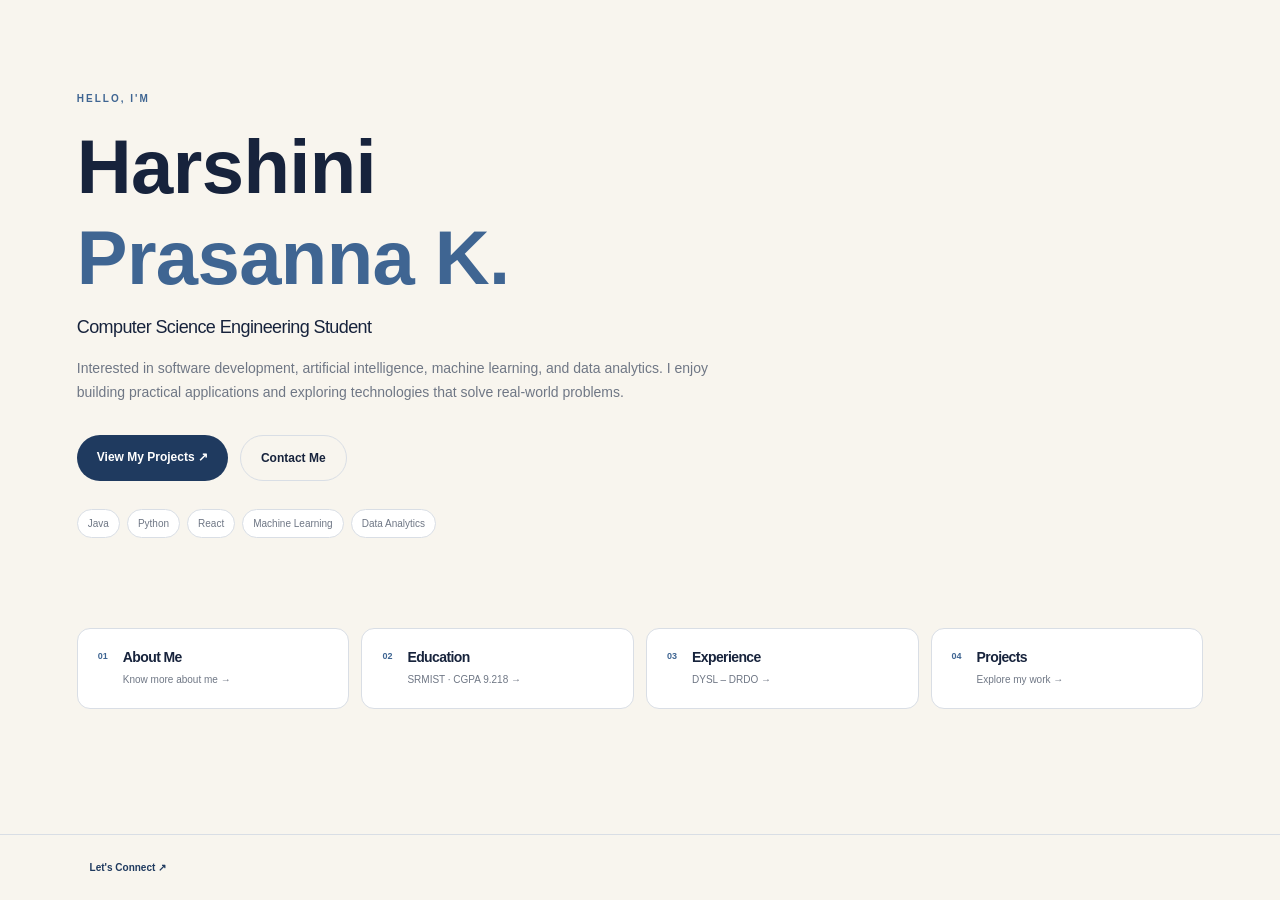
==== index.html @ aa098819 "Add portfolio website" ====
<!DOCTYPE html>
<html lang="en">

<head>
  <meta charset="UTF-8">
  <meta name="viewport" content="width=device-width, initial-scale=1.0">

  <title>Harshini Prasanna K. | Portfolio</title>

  <link rel="stylesheet" href="style.css">
  <script src="script.js" defer></script>
</head>

<body>

  <!-- HEADER -->



  <!-- MAIN -->

  <main>

    <section class="home">

      <!-- LEFT SIDE -->

      <div class="home-content">

        <p class="small-title">
          HELLO, I'M
        </p>

        <h1>
          Harshini
          <span>Prasanna K.</span>
        </h1>

        <h2>
          Computer Science Engineering Student
        </h2>

        <p class="home-description">
          Interested in software development, artificial intelligence,
          machine learning, and data analytics. I enjoy building
          practical applications and exploring technologies that solve
          real-world problems.
        </p>


        <div class="home-buttons">

          <a href="projects.html" class="button primary-button">
            View My Projects ↗
          </a>

          <a href="contact.html" class="button secondary-button">
            Contact Me
          </a>

        </div>


        <div class="quick-skills">

          <span>Java</span>
          <span>Python</span>
          <span>React</span>
          <span>Machine Learning</span>
          <span>Data Analytics</span>

        </div>

      </div>


      <!-- RIGHT SIDE / ANIME GIRL -->

     

    </section>


    <!-- HOME BOTTOM -->

    <section class="home-bottom">

      <a href="about.html">

        <span>01</span>

        <div>
          <h3>About Me</h3>
          <p>Know more about me →</p>
        </div>

      </a>


      <a href="education.html">

        <span>02</span>

        <div>
          <h3>Education</h3>
          <p>SRMIST · CGPA 9.218 →</p>
        </div>

      </a>


      <a href="internship.html">

        <span>03</span>

        <div>
          <h3>Experience</h3>
          <p>DYSL – DRDO →</p>
        </div>

      </a>


      <a href="projects.html">

        <span>04</span>

        <div>
          <h3>Projects</h3>
          <p>Explore my work →</p>
        </div>

      </a>

    </section>

  </main>


  <footer>


    <a href="contact.html">
      Let's Connect ↗
    </a>

  </footer>

</body>

</html>
---- style.css ----
:root {
  --background: #f8f5ee;
  --white: #ffffff;
  --text: #17233c;
  --muted: #6f7785;

  --primary: #3f6592;
  --primary-dark: #1f3a5f;

  --lavender: #dce6f0;
  --lavender-light: #eef3f8;

  --border: #d9dee5;
}
/* =========================================
   RESET
========================================= */

* {
  box-sizing: border-box;
}

html {
  scroll-behavior: smooth;
}

body {
  margin: 0;

  min-height: 100vh;

  display: flex;
  flex-direction: column;

  background: var(--background);

  color: var(--text);

  font-family: Arial, Helvetica, sans-serif;

  line-height: 1.7;
}

main {
  flex: 1;
}

a {
  color: inherit;
  text-decoration: none;
}

button {
  font-family: inherit;
}


/* =========================================
   TYPOGRAPHY
========================================= */

h1,
h2,
h3 {
  margin-top: 0;

  line-height: 1.2;

  letter-spacing: -0.6px;
}

.small-title {
  margin: 0;

  color: var(--primary);

  font-size: 10px;

  font-weight: 800;

  letter-spacing: 2px;
}


/* =========================================
   HOME
========================================= */

.home {
  width: min(1150px, 88%);

  min-height: 580px;

  margin: auto;

  padding: 90px 0;

  display: flex;

  align-items: center;
}

.home-content {
  max-width: 760px;
}

.home-content h1 {
  margin: 14px 0;

  max-width: 700px;

  font-size: clamp(48px, 6vw, 76px);
}

.home-content h1 span {
  display: block;

  color: var(--primary);
}

.home-content h2 {
  margin: 0 0 18px;

  color: var(--text);

  font-size: 18px;

  font-weight: 500;
}

.home-description {
  max-width: 650px;

  color: var(--muted);

  font-size: 14px;
}


/* =========================================
   HOME BUTTONS
========================================= */

.home-buttons {
  margin-top: 30px;

  display: flex;

  flex-wrap: wrap;

  gap: 12px;
}

.button {
  display: inline-block;

  padding: 12px 20px;

  border-radius: 30px;

  font-size: 12px;

  font-weight: 700;

  transition:
    transform 0.2s ease,
    background 0.2s ease,
    color 0.2s ease,
    border-color 0.2s ease;
}

.button:hover {
  transform: translateY(-2px);
}

.primary-button {
  background: var(--primary-dark);

  color: var(--white);
}

.primary-button:hover {
  background: var(--primary);
}

.secondary-button {
  background: transparent;

  border: 1px solid var(--border);

  color: var(--text);
}

.secondary-button:hover {
  color: var(--primary);

  border-color: var(--primary);
}


/* =========================================
   QUICK SKILLS
========================================= */

.quick-skills {
  margin-top: 28px;

  display: flex;

  flex-wrap: wrap;

  gap: 7px;
}

.quick-skills span,
.tag-list span,
.education-tags span {
  padding: 5px 10px;

  background: var(--white);

  border: 1px solid var(--border);

  border-radius: 30px;

  color: var(--muted);

  font-size: 10px;

  transition:
    border-color 0.2s ease,
    color 0.2s ease,
    background 0.2s ease;
}

.quick-skills span:hover,
.tag-list span:hover,
.education-tags span:hover {
  background: var(--lavender-light);

  border-color: var(--primary);

  color: var(--primary-dark);
}


/* =========================================
   HOME BOTTOM
========================================= */

.home-bottom {
  width: min(1150px, 88%);

  margin: auto;

  padding: 0 0 80px;

  display: grid;

  grid-template-columns: repeat(4, 1fr);

  gap: 12px;
}

.home-bottom > a {
  padding: 20px;

  display: flex;

  gap: 15px;

  background: var(--white);

  border: 1px solid var(--border);

  border-radius: 13px;

  transition:
    transform 0.2s ease,
    border-color 0.2s ease,
    box-shadow 0.2s ease;
}

.home-bottom > a:hover {
  transform: translateY(-3px);

  border-color: var(--primary);

  box-shadow: 0 12px 30px rgba(98, 75, 145, 0.08);
}

.home-bottom > a > span {
  color: var(--primary);

  font-size: 9px;

  font-weight: bold;
}

.home-bottom h3 {
  margin: 0 0 5px;

  font-size: 14px;
}

.home-bottom p {
  margin: 0;

  color: var(--muted);

  font-size: 10px;
}


/* =========================================
   PAGE HEADER
========================================= */

.page-header {
  width: min(1100px, 88%);

  margin: auto;

  padding: 90px 0 60px;

  border-bottom: 1px solid var(--border);
}

.page-header h1 {
  margin: 12px 0;

  font-size: clamp(45px, 6vw, 70px);
}

.page-header h1 span {
  color: var(--primary);
}

.page-header > p:last-child {
  max-width: 650px;

  color: var(--muted);

  font-size: 14px;
}


/* =========================================
   CONTENT SECTION
========================================= */

.content-section {
  width: min(1100px, 88%);

  margin: auto;

  padding: 70px 0;
}

.section-title {
  font-size: clamp(30px, 4vw, 44px);
}


/* =========================================
   ABOUT
========================================= */

.about-layout {
  display: grid;

  grid-template-columns: 0.8fr 1.2fr;

  gap: 80px;
}

.about-heading h2 {
  margin-top: 10px;

  font-size: 35px;
}

.about-description p {
  margin-top: 0;

  margin-bottom: 20px;

  color: var(--muted);

  font-size: 14px;
}


/* =========================================
   SKILLS
========================================= */

.skills-section {
  border-top: 1px solid var(--border);
}

.skills-grid {
  margin-top: 35px;

  display: grid;

  grid-template-columns: repeat(3, 1fr);

  gap: 14px;
}

.skill-card {
  padding: 23px;

  background: var(--white);

  border: 1px solid var(--border);

  border-radius: 14px;

  transition:
    transform 0.2s ease,
    border-color 0.2s ease,
    box-shadow 0.2s ease;
}

.skill-card:hover {
  transform: translateY(-3px);

  border-color: var(--primary);

  box-shadow: 0 12px 30px rgba(98, 75, 145, 0.07);
}

.skill-card > span {
  color: var(--primary);

  font-size: 9px;

  font-weight: bold;
}

.skill-card h3 {
  margin: 20px 0 8px;

  font-size: 15px;
}

.skill-card p {
  margin: 0;

  color: var(--muted);

  font-size: 11px;
}


/* =========================================
   EDUCATION
========================================= */

.education-card {
  display: grid;

  grid-template-columns: 130px 1fr;

  overflow: hidden;

  background: var(--white);

  border: 1px solid var(--border);

  border-radius: 18px;

  box-shadow: 0 10px 35px rgba(98, 75, 145, 0.04);
}

.education-year {
  padding: 35px;

  display: flex;

  flex-direction: column;

  align-items: center;

  justify-content: center;

  background: var(--lavender-light);

  color: var(--primary-dark);

  font-size: 11px;

  font-weight: bold;
}

.education-line {
  width: 1px;

  height: 80px;

  margin: 12px 0;

  background: var(--primary);
}

.education-content {
  padding: 40px;
}

.education-content h2 {
  margin: 10px 0;

  font-size: 30px;
}

.education-content h3 {
  margin: 0;

  font-size: 16px;
}

.education-location {
  margin-top: 5px;

  color: var(--muted);

  font-size: 12px;
}


/* =========================================
   CGPA
========================================= */

.cgpa-box {
  width: fit-content;

  margin-top: 30px;

  padding: 18px 25px;

  background: var(--lavender-light);

  border: 1px solid var(--border);

  border-radius: 12px;
}

.cgpa-box p {
  margin: 0 0 3px;

  color: var(--muted);

  font-size: 8px;

  font-weight: bold;

  letter-spacing: 1.5px;
}

.cgpa-box strong {
  color: var(--primary-dark);

  font-size: 35px;
}

.cgpa-box span {
  color: var(--muted);

  font-size: 12px;
}

.education-tags {
  margin-top: 25px;

  display: flex;

  flex-wrap: wrap;

  gap: 7px;
}


/* =========================================
   INTERNSHIP
========================================= */

.internship-card {
  overflow: hidden;

  background: var(--white);

  border: 1px solid var(--border);

  border-radius: 18px;

  box-shadow: 0 10px 35px rgba(98, 75, 145, 0.04);
}

.internship-header {
  padding: 30px 35px;

  display: flex;

  justify-content: space-between;

  align-items: center;

  gap: 25px;

  background: var(--lavender-light);

  border-bottom: 1px solid var(--border);
}

.internship-header h2 {
  margin: 8px 0 3px;

  font-size: 28px;
}

.internship-header p:last-child {
  margin: 0;

  color: var(--muted);

  font-size: 11px;
}

.date-badge {
  padding: 9px 14px;

  background: var(--white);

  border: 1px solid var(--border);

  border-radius: 30px;

  color: var(--muted);

  font-size: 10px;

  font-weight: bold;
}

.date-badge span {
  margin: 0 5px;

  color: var(--primary);
}

.internship-body {
  padding: 35px;
}

.internship-body > h2 {
  margin: 10px 0;

  font-size: 30px;
}

.internship-intro {
  max-width: 750px;

  color: var(--muted);

  font-size: 13px;
}


/* =========================================
   INTERNSHIP EXPERIENCE CARDS
========================================= */

.experience-grid {
  margin-top: 35px;

  display: grid;

  grid-template-columns: repeat(2, 1fr);

  gap: 14px;
}

.experience-grid > div {
  padding: 22px;

  background: var(--background);

  border: 1px solid var(--border);

  border-radius: 12px;

  transition:
    transform 0.2s ease,
    border-color 0.2s ease;
}

.experience-grid > div:hover {
  transform: translateY(-2px);

  border-color: var(--primary);
}

.experience-grid span {
  color: var(--primary);

  font-size: 9px;

  font-weight: bold;
}

.experience-grid h3 {
  margin: 12px 0 7px;

  font-size: 14px;
}

.experience-grid p {
  margin: 0;

  color: var(--muted);

  font-size: 11px;
}

.tool-section {
  margin-top: 35px;

  padding-top: 25px;

  border-top: 1px solid var(--border);
}

.tag-list {
  margin-top: 15px;

  display: flex;

  flex-wrap: wrap;

  gap: 7px;
}


/* =========================================
   PROJECTS
========================================= */

.projects-grid {
  display: grid;

  grid-template-columns: repeat(2, 1fr);

  gap: 18px;
}

.project-card {
  padding: 30px;

  background: var(--white);

  border: 1px solid var(--border);

  border-radius: 16px;

  transition:
    transform 0.25s ease,
    border-color 0.25s ease,
    box-shadow 0.25s ease;
}

.project-card:hover {
  transform: translateY(-4px);

  border-color: var(--primary);

  box-shadow: 0 15px 40px rgba(98, 75, 145, 0.08);
}

.project-number {
  margin-bottom: 30px;

  color: #918ba0;

  font-size: 9px;

  font-weight: bold;

  letter-spacing: 1.5px;
}

.project-card h2 {
  margin: 10px 0 15px;

  font-size: 23px;
}

.project-card > p:not(.small-title):not(.project-status) {
  color: var(--muted);

  font-size: 12px;
}

.project-status {
  margin-top: 20px;

  color: var(--primary-dark);

  font-size: 8px;

  font-weight: bold;

  letter-spacing: 1px;
}


/* =========================================
   CONTACT
========================================= */

.contact-page {
  width: min(1000px, 88%);

  margin: auto;

  padding: 90px 0;
}

.contact-heading {
  margin-bottom: 50px;
}

.contact-heading h1 {
  margin: 12px 0;

  font-size: clamp(48px, 6vw, 70px);
}

.contact-heading h1 span {
  color: var(--primary);
}

.contact-heading > p:last-child {
  max-width: 600px;

  color: var(--muted);

  font-size: 13px;
}

.contact-grid {
  display: grid;

  grid-template-columns: repeat(2, 1fr);

  gap: 15px;
}

.contact-card {
  min-height: 180px;

  padding: 25px;

  display: flex;

  flex-direction: column;

  justify-content: space-between;

  background: var(--white);

  border: 1px solid var(--border);

  border-radius: 15px;

  transition:
    transform 0.25s ease,
    border-color 0.25s ease,
    box-shadow 0.25s ease;
}

.contact-card:hover {
  transform: translateY(-4px);

  border-color: var(--primary);

  box-shadow: 0 15px 35px rgba(98, 75, 145, 0.08);
}

.contact-number {
  color: #918ba0;

  font-size: 9px;
}

.contact-card h2 {
  margin: 8px 0 25px;

  font-size: 17px;

  overflow-wrap: anywhere;
}

.contact-card strong {
  color: var(--primary);

  font-size: 11px;
}


/* =========================================
   EMAIL CONTACT CARD
========================================= */

.email-card {
  background: var(--primary-dark);

  color: var(--white);

  border-color: var(--primary-dark);
}

.email-card .small-title,
.email-card strong {
  color: var(--white);
}

.email-card .contact-number {
  color: #ddd2ef;
}

.email-card:hover {
  background: var(--primary);

  border-color: var(--primary);
}


/* =========================================
   FOOTER
========================================= */

footer {
  padding: 24px 7%;

  display: flex;

  justify-content: space-between;

  gap: 20px;

  border-top: 1px solid var(--border);

  color: var(--muted);

  font-size: 10px;
}

footer p {
  margin: 0;
}

footer a {
  color: var(--primary-dark);

  font-weight: bold;
}

footer a:hover {
  color: var(--primary);
}


/* =========================================
   TABLET
========================================= */

@media (max-width: 900px) {

  .home-bottom {
    grid-template-columns: repeat(2, 1fr);
  }

  .skills-grid {
    grid-template-columns: repeat(2, 1fr);
  }

}


/* =========================================
   MOBILE
========================================= */

@media (max-width: 760px) {

  /* HOME */

  .home {
    min-height: auto;

    padding: 60px 0;
  }

  .home-content h1 {
    font-size: 48px;
  }

  .home-bottom {
    grid-template-columns: 1fr;

    padding-bottom: 50px;
  }


  /* GENERAL */

  .page-header {
    padding: 60px 0 40px;
  }

  .content-section {
    padding: 50px 0;
  }


  /* ABOUT */

  .about-layout {
    grid-template-columns: 1fr;

    gap: 25px;
  }

  .skills-grid {
    grid-template-columns: 1fr;
  }


  /* EDUCATION */

  .education-card {
    grid-template-columns: 1fr;
  }

  .education-year {
    padding: 20px;

    flex-direction: row;
  }

  .education-line {
    width: 60px;

    height: 1px;

    margin: 0 15px;
  }

  .education-content {
    padding: 25px;
  }


  /* INTERNSHIP */

  .internship-header {
    align-items: flex-start;

    flex-direction: column;
  }

  .internship-body {
    padding: 25px;
  }

  .experience-grid {
    grid-template-columns: 1fr;
  }


  /* PROJECTS */

  .projects-grid {
    grid-template-columns: 1fr;
  }


  /* CONTACT */

  .contact-grid {
    grid-template-columns: 1fr;
  }


  /* FOOTER */

  footer {
    flex-wrap: wrap;
  }

}


/* =========================================
   SMALL MOBILE
========================================= */

@media (max-width: 430px) {

  .home-content h1 {
    font-size: 41px;
  }

  .page-header h1,
  .contact-heading h1 {
    font-size: 42px;
  }

  .home {
    width: 90%;
  }

  .content-section,
  .page-header,
  .contact-page {
    width: 90%;
  }

}


/* =========================================
   REDUCED MOTION
========================================= */

@media (prefers-reduced-motion: reduce) {

  html {
    scroll-behavior: auto;
  }

  *,
  *::before,
  *::after {
    transition: none !important;
  }

}
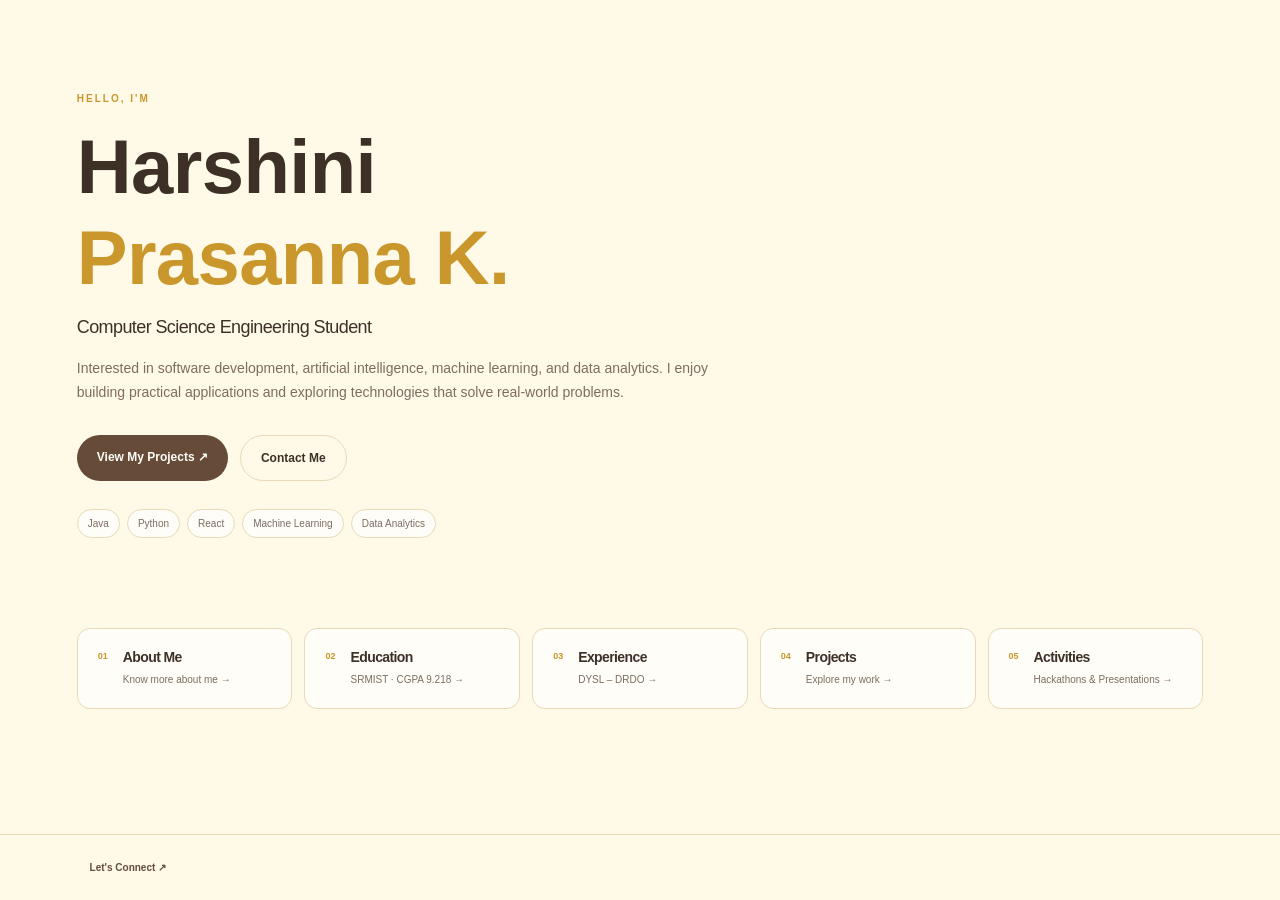
==== commit 80984890: "Add activities and achievements page" ====
--- a/index.html
+++ b/index.html
@@ -2,150 +2,249 @@
 <html lang="en">
 
 <head>
+
   <meta charset="UTF-8">
+
   <meta name="viewport" content="width=device-width, initial-scale=1.0">
 
   <title>Harshini Prasanna K. | Portfolio</title>
 
   <link rel="stylesheet" href="style.css">
-  <script src="script.js" defer></script>
+
 </head>
 
+
 <body>
 
-  <!-- HEADER -->
-
-
-
-  <!-- MAIN -->
 
   <main>
 
+
+    <!-- =====================================
+         HOME
+    ====================================== -->
+
     <section class="home">
 
-      <!-- LEFT SIDE -->
 
       <div class="home-content">
+
 
         <p class="small-title">
           HELLO, I'M
         </p>
+
 
         <h1>
           Harshini
           <span>Prasanna K.</span>
         </h1>
 
+
         <h2>
           Computer Science Engineering Student
         </h2>
 
+
         <p class="home-description">
+
           Interested in software development, artificial intelligence,
           machine learning, and data analytics. I enjoy building
           practical applications and exploring technologies that solve
           real-world problems.
+
         </p>
 
 
+        <!-- BUTTONS -->
+
         <div class="home-buttons">
 
-          <a href="projects.html" class="button primary-button">
+
+          <a href="projects.html"
+             class="button primary-button">
+
             View My Projects ↗
+
           </a>
 
-          <a href="contact.html" class="button secondary-button">
+
+          <a href="contact.html"
+             class="button secondary-button">
+
             Contact Me
+
           </a>
 
-        </div>
-
+
+        </div>
+
+
+        <!-- QUICK SKILLS -->
 
         <div class="quick-skills">
 
           <span>Java</span>
+
           <span>Python</span>
+
           <span>React</span>
+
           <span>Machine Learning</span>
+
           <span>Data Analytics</span>
 
         </div>
 
+
       </div>
 
 
-      <!-- RIGHT SIDE / ANIME GIRL -->
-
-     
-
     </section>
 
 
-    <!-- HOME BOTTOM -->
+
+    <!-- =====================================
+         QUICK NAVIGATION CARDS
+    ====================================== -->
 
     <section class="home-bottom">
 
+
+      <!-- ABOUT -->
+
       <a href="about.html">
 
         <span>01</span>
 
         <div>
-          <h3>About Me</h3>
-          <p>Know more about me →</p>
-        </div>
-
-      </a>
-
+
+          <h3>
+            About Me
+          </h3>
+
+          <p>
+            Know more about me →
+          </p>
+
+        </div>
+
+      </a>
+
+
+
+      <!-- EDUCATION -->
 
       <a href="education.html">
 
         <span>02</span>
 
         <div>
-          <h3>Education</h3>
-          <p>SRMIST · CGPA 9.218 →</p>
-        </div>
-
-      </a>
-
+
+          <h3>
+            Education
+          </h3>
+
+          <p>
+            SRMIST · CGPA 9.218 →
+          </p>
+
+        </div>
+
+      </a>
+
+
+
+      <!-- INTERNSHIP -->
 
       <a href="internship.html">
 
         <span>03</span>
 
         <div>
-          <h3>Experience</h3>
-          <p>DYSL – DRDO →</p>
-        </div>
-
-      </a>
-
+
+          <h3>
+            Experience
+          </h3>
+
+          <p>
+            DYSL – DRDO →
+          </p>
+
+        </div>
+
+      </a>
+
+
+
+      <!-- PROJECTS -->
 
       <a href="projects.html">
 
         <span>04</span>
 
         <div>
-          <h3>Projects</h3>
-          <p>Explore my work →</p>
-        </div>
-
-      </a>
+
+          <h3>
+            Projects
+          </h3>
+
+          <p>
+            Explore my work →
+          </p>
+
+        </div>
+
+      </a>
+
+
+
+      <!-- ACTIVITIES -->
+
+      <a href="activities.html">
+
+        <span>05</span>
+
+        <div>
+
+          <h3>
+            Activities
+          </h3>
+
+          <p>
+            Hackathons & Presentations →
+          </p>
+
+        </div>
+
+      </a>
+
 
     </section>
 
+
   </main>
 
 
+
+  <!-- =====================================
+       FOOTER
+  ====================================== -->
+
   <footer>
+
+
+    
 
 
     <a href="contact.html">
       Let's Connect ↗
     </a>
 
+
   </footer>
 
+
 </body>
 
 </html>
--- a/style.css
+++ b/style.css
@@ -1,17 +1,38 @@
+/* =========================================
+   COLOR THEME
+========================================= */
+
 :root {
-  --background: #f8f5ee;
-  --white: #ffffff;
-  --text: #17233c;
-  --muted: #6f7785;
-
-  --primary: #3f6592;
-  --primary-dark: #1f3a5f;
-
-  --lavender: #dce6f0;
-  --lavender-light: #eef3f8;
-
-  --border: #d9dee5;
-}
+
+  /* Main Background */
+  --background: #fff9e8;
+
+  /* Cards */
+  --white: #fffdf7;
+
+  /* Main Text */
+  --text: #3d3027;
+
+  /* Secondary Text */
+  --muted: #7c6d60;
+
+  /* Golden Accent */
+  --primary: #c9972b;
+
+  /* Dark Brown */
+  --primary-dark: #654b38;
+
+  /* Light Accent */
+  --lavender: #f2dfad;
+
+  /* Very Light Accent */
+  --lavender-light: #fff2c9;
+
+  /* Borders */
+  --border: #e8d9b7;
+}
+
+
 /* =========================================
    RESET
 ========================================= */
@@ -20,16 +41,20 @@
   box-sizing: border-box;
 }
 
+
 html {
   scroll-behavior: smooth;
 }
 
+
 body {
+
   margin: 0;
 
   min-height: 100vh;
 
   display: flex;
+
   flex-direction: column;
 
   background: var(--background);
@@ -39,16 +64,23 @@
   font-family: Arial, Helvetica, sans-serif;
 
   line-height: 1.7;
-}
+
+}
+
 
 main {
   flex: 1;
 }
 
+
 a {
+
   color: inherit;
+
   text-decoration: none;
-}
+
+}
+
 
 button {
   font-family: inherit;
@@ -62,14 +94,18 @@
 h1,
 h2,
 h3 {
+
   margin-top: 0;
 
   line-height: 1.2;
 
   letter-spacing: -0.6px;
-}
+
+}
+
 
 .small-title {
+
   margin: 0;
 
   color: var(--primary);
@@ -79,6 +115,7 @@
   font-weight: 800;
 
   letter-spacing: 2px;
+
 }
 
 
@@ -87,6 +124,7 @@
 ========================================= */
 
 .home {
+
   width: min(1150px, 88%);
 
   min-height: 580px;
@@ -98,27 +136,37 @@
   display: flex;
 
   align-items: center;
-}
+
+}
+
 
 .home-content {
   max-width: 760px;
 }
 
+
 .home-content h1 {
+
   margin: 14px 0;
 
   max-width: 700px;
 
   font-size: clamp(48px, 6vw, 76px);
-}
+
+}
+
 
 .home-content h1 span {
+
   display: block;
 
   color: var(--primary);
-}
+
+}
+
 
 .home-content h2 {
+
   margin: 0 0 18px;
 
   color: var(--text);
@@ -126,14 +174,18 @@
   font-size: 18px;
 
   font-weight: 500;
-}
+
+}
+
 
 .home-description {
+
   max-width: 650px;
 
   color: var(--muted);
 
   font-size: 14px;
+
 }
 
 
@@ -142,6 +194,7 @@
 ========================================= */
 
 .home-buttons {
+
   margin-top: 30px;
 
   display: flex;
@@ -149,9 +202,12 @@
   flex-wrap: wrap;
 
   gap: 12px;
-}
+
+}
+
 
 .button {
+
   display: inline-block;
 
   padding: 12px 20px;
@@ -162,39 +218,51 @@
 
   font-weight: 700;
 
-  transition:
-    transform 0.2s ease,
-    background 0.2s ease,
-    color 0.2s ease,
-    border-color 0.2s ease;
-}
+  transition: 0.2s ease;
+
+}
+
 
 .button:hover {
+
   transform: translateY(-2px);
-}
+
+}
+
 
 .primary-button {
+
   background: var(--primary-dark);
 
   color: var(--white);
-}
+
+}
+
 
 .primary-button:hover {
+
   background: var(--primary);
-}
+
+}
+
 
 .secondary-button {
+
   background: transparent;
 
   border: 1px solid var(--border);
 
   color: var(--text);
-}
+
+}
+
 
 .secondary-button:hover {
-  color: var(--primary);
+
+  color: var(--primary-dark);
 
   border-color: var(--primary);
+
 }
 
 
@@ -203,6 +271,7 @@
 ========================================= */
 
 .quick-skills {
+
   margin-top: 28px;
 
   display: flex;
@@ -210,11 +279,14 @@
   flex-wrap: wrap;
 
   gap: 7px;
-}
+
+}
+
 
 .quick-skills span,
 .tag-list span,
 .education-tags span {
+
   padding: 5px 10px;
 
   background: var(--white);
@@ -227,28 +299,30 @@
 
   font-size: 10px;
 
-  transition:
-    border-color 0.2s ease,
-    color 0.2s ease,
-    background 0.2s ease;
-}
+  transition: 0.2s ease;
+
+}
+
 
 .quick-skills span:hover,
 .tag-list span:hover,
 .education-tags span:hover {
+
   background: var(--lavender-light);
 
   border-color: var(--primary);
 
   color: var(--primary-dark);
-}
-
-
-/* =========================================
-   HOME BOTTOM
+
+}
+
+
+/* =========================================
+   HOME BOTTOM CARDS
 ========================================= */
 
 .home-bottom {
+
   width: min(1150px, 88%);
 
   margin: auto;
@@ -257,12 +331,15 @@
 
   display: grid;
 
-  grid-template-columns: repeat(4, 1fr);
+  grid-template-columns: repeat(5, 1fr);
 
   gap: 12px;
-}
+
+}
+
 
 .home-bottom > a {
+
   padding: 20px;
 
   display: flex;
@@ -275,40 +352,50 @@
 
   border-radius: 13px;
 
-  transition:
-    transform 0.2s ease,
-    border-color 0.2s ease,
-    box-shadow 0.2s ease;
-}
+  transition: 0.2s ease;
+
+}
+
 
 .home-bottom > a:hover {
+
   transform: translateY(-3px);
 
   border-color: var(--primary);
 
-  box-shadow: 0 12px 30px rgba(98, 75, 145, 0.08);
-}
+  box-shadow: 0 12px 30px rgba(101, 75, 56, 0.08);
+
+}
+
 
 .home-bottom > a > span {
+
   color: var(--primary);
 
   font-size: 9px;
 
   font-weight: bold;
-}
+
+}
+
 
 .home-bottom h3 {
+
   margin: 0 0 5px;
 
   font-size: 14px;
-}
+
+}
+
 
 .home-bottom p {
+
   margin: 0;
 
   color: var(--muted);
 
   font-size: 10px;
+
 }
 
 
@@ -317,6 +404,7 @@
 ========================================= */
 
 .page-header {
+
   width: min(1100px, 88%);
 
   margin: auto;
@@ -324,41 +412,56 @@
   padding: 90px 0 60px;
 
   border-bottom: 1px solid var(--border);
-}
+
+}
+
 
 .page-header h1 {
+
   margin: 12px 0;
 
   font-size: clamp(45px, 6vw, 70px);
-}
+
+}
+
 
 .page-header h1 span {
+
   color: var(--primary);
-}
+
+}
+
 
 .page-header > p:last-child {
+
   max-width: 650px;
 
   color: var(--muted);
 
   font-size: 14px;
-}
-
-
-/* =========================================
-   CONTENT SECTION
+
+}
+
+
+/* =========================================
+   CONTENT
 ========================================= */
 
 .content-section {
+
   width: min(1100px, 88%);
 
   margin: auto;
 
   padding: 70px 0;
-}
+
+}
+
 
 .section-title {
+
   font-size: clamp(30px, 4vw, 44px);
+
 }
 
 
@@ -367,20 +470,27 @@
 ========================================= */
 
 .about-layout {
+
   display: grid;
 
   grid-template-columns: 0.8fr 1.2fr;
 
   gap: 80px;
-}
+
+}
+
 
 .about-heading h2 {
+
   margin-top: 10px;
 
   font-size: 35px;
-}
+
+}
+
 
 .about-description p {
+
   margin-top: 0;
 
   margin-bottom: 20px;
@@ -388,6 +498,7 @@
   color: var(--muted);
 
   font-size: 14px;
+
 }
 
 
@@ -396,10 +507,14 @@
 ========================================= */
 
 .skills-section {
+
   border-top: 1px solid var(--border);
-}
+
+}
+
 
 .skills-grid {
+
   margin-top: 35px;
 
   display: grid;
@@ -407,9 +522,12 @@
   grid-template-columns: repeat(3, 1fr);
 
   gap: 14px;
-}
+
+}
+
 
 .skill-card {
+
   padding: 23px;
 
   background: var(--white);
@@ -418,40 +536,50 @@
 
   border-radius: 14px;
 
-  transition:
-    transform 0.2s ease,
-    border-color 0.2s ease,
-    box-shadow 0.2s ease;
-}
+  transition: 0.2s ease;
+
+}
+
 
 .skill-card:hover {
+
   transform: translateY(-3px);
 
   border-color: var(--primary);
 
-  box-shadow: 0 12px 30px rgba(98, 75, 145, 0.07);
-}
+  box-shadow: 0 12px 30px rgba(101, 75, 56, 0.07);
+
+}
+
 
 .skill-card > span {
+
   color: var(--primary);
 
   font-size: 9px;
 
   font-weight: bold;
-}
+
+}
+
 
 .skill-card h3 {
+
   margin: 20px 0 8px;
 
   font-size: 15px;
-}
+
+}
+
 
 .skill-card p {
+
   margin: 0;
 
   color: var(--muted);
 
   font-size: 11px;
+
 }
 
 
@@ -460,6 +588,7 @@
 ========================================= */
 
 .education-card {
+
   display: grid;
 
   grid-template-columns: 130px 1fr;
@@ -472,10 +601,13 @@
 
   border-radius: 18px;
 
-  box-shadow: 0 10px 35px rgba(98, 75, 145, 0.04);
-}
+  box-shadow: 0 10px 35px rgba(101, 75, 56, 0.04);
+
+}
+
 
 .education-year {
+
   padding: 35px;
 
   display: flex;
@@ -493,9 +625,12 @@
   font-size: 11px;
 
   font-weight: bold;
-}
+
+}
+
 
 .education-line {
+
   width: 1px;
 
   height: 80px;
@@ -503,30 +638,43 @@
   margin: 12px 0;
 
   background: var(--primary);
-}
+
+}
+
 
 .education-content {
+
   padding: 40px;
-}
+
+}
+
 
 .education-content h2 {
+
   margin: 10px 0;
 
   font-size: 30px;
-}
+
+}
+
 
 .education-content h3 {
+
   margin: 0;
 
   font-size: 16px;
-}
+
+}
+
 
 .education-location {
+
   margin-top: 5px;
 
   color: var(--muted);
 
   font-size: 12px;
+
 }
 
 
@@ -535,6 +683,7 @@
 ========================================= */
 
 .cgpa-box {
+
   width: fit-content;
 
   margin-top: 30px;
@@ -546,9 +695,12 @@
   border: 1px solid var(--border);
 
   border-radius: 12px;
-}
+
+}
+
 
 .cgpa-box p {
+
   margin: 0 0 3px;
 
   color: var(--muted);
@@ -558,21 +710,30 @@
   font-weight: bold;
 
   letter-spacing: 1.5px;
-}
+
+}
+
 
 .cgpa-box strong {
+
   color: var(--primary-dark);
 
   font-size: 35px;
-}
+
+}
+
 
 .cgpa-box span {
+
   color: var(--muted);
 
   font-size: 12px;
-}
+
+}
+
 
 .education-tags {
+
   margin-top: 25px;
 
   display: flex;
@@ -580,6 +741,7 @@
   flex-wrap: wrap;
 
   gap: 7px;
+
 }
 
 
@@ -588,6 +750,7 @@
 ========================================= */
 
 .internship-card {
+
   overflow: hidden;
 
   background: var(--white);
@@ -596,10 +759,13 @@
 
   border-radius: 18px;
 
-  box-shadow: 0 10px 35px rgba(98, 75, 145, 0.04);
-}
+  box-shadow: 0 10px 35px rgba(101, 75, 56, 0.04);
+
+}
+
 
 .internship-header {
+
   padding: 30px 35px;
 
   display: flex;
@@ -613,23 +779,32 @@
   background: var(--lavender-light);
 
   border-bottom: 1px solid var(--border);
-}
+
+}
+
 
 .internship-header h2 {
+
   margin: 8px 0 3px;
 
   font-size: 28px;
-}
+
+}
+
 
 .internship-header p:last-child {
+
   margin: 0;
 
   color: var(--muted);
 
   font-size: 11px;
-}
+
+}
+
 
 .date-badge {
+
   padding: 9px 14px;
 
   background: var(--white);
@@ -643,38 +818,52 @@
   font-size: 10px;
 
   font-weight: bold;
-}
+
+}
+
 
 .date-badge span {
+
   margin: 0 5px;
 
   color: var(--primary);
-}
+
+}
+
 
 .internship-body {
+
   padding: 35px;
-}
+
+}
+
 
 .internship-body > h2 {
+
   margin: 10px 0;
 
   font-size: 30px;
-}
+
+}
+
 
 .internship-intro {
+
   max-width: 750px;
 
   color: var(--muted);
 
   font-size: 13px;
-}
-
-
-/* =========================================
-   INTERNSHIP EXPERIENCE CARDS
+
+}
+
+
+/* =========================================
+   EXPERIENCE
 ========================================= */
 
 .experience-grid {
+
   margin-top: 35px;
 
   display: grid;
@@ -682,9 +871,12 @@
   grid-template-columns: repeat(2, 1fr);
 
   gap: 14px;
-}
+
+}
+
 
 .experience-grid > div {
+
   padding: 22px;
 
   background: var(--background);
@@ -693,48 +885,64 @@
 
   border-radius: 12px;
 
-  transition:
-    transform 0.2s ease,
-    border-color 0.2s ease;
-}
+  transition: 0.2s ease;
+
+}
+
 
 .experience-grid > div:hover {
+
   transform: translateY(-2px);
 
   border-color: var(--primary);
-}
+
+}
+
 
 .experience-grid span {
+
   color: var(--primary);
 
   font-size: 9px;
 
   font-weight: bold;
-}
+
+}
+
 
 .experience-grid h3 {
+
   margin: 12px 0 7px;
 
   font-size: 14px;
-}
+
+}
+
 
 .experience-grid p {
+
   margin: 0;
 
   color: var(--muted);
 
   font-size: 11px;
-}
+
+}
+
 
 .tool-section {
+
   margin-top: 35px;
 
   padding-top: 25px;
 
   border-top: 1px solid var(--border);
-}
+
+}
+
 
 .tag-list {
+
   margin-top: 15px;
 
   display: flex;
@@ -742,6 +950,7 @@
   flex-wrap: wrap;
 
   gap: 7px;
+
 }
 
 
@@ -750,14 +959,18 @@
 ========================================= */
 
 .projects-grid {
+
   display: grid;
 
   grid-template-columns: repeat(2, 1fr);
 
   gap: 18px;
-}
+
+}
+
 
 .project-card {
+
   padding: 30px;
 
   background: var(--white);
@@ -766,45 +979,57 @@
 
   border-radius: 16px;
 
-  transition:
-    transform 0.25s ease,
-    border-color 0.25s ease,
-    box-shadow 0.25s ease;
-}
+  transition: 0.25s ease;
+
+}
+
 
 .project-card:hover {
+
   transform: translateY(-4px);
 
   border-color: var(--primary);
 
-  box-shadow: 0 15px 40px rgba(98, 75, 145, 0.08);
-}
+  box-shadow: 0 15px 40px rgba(101, 75, 56, 0.08);
+
+}
+
 
 .project-number {
+
   margin-bottom: 30px;
 
-  color: #918ba0;
+  color: var(--muted);
 
   font-size: 9px;
 
   font-weight: bold;
 
   letter-spacing: 1.5px;
-}
+
+}
+
 
 .project-card h2 {
+
   margin: 10px 0 15px;
 
   font-size: 23px;
-}
+
+}
+
 
 .project-card > p:not(.small-title):not(.project-status) {
+
   color: var(--muted);
 
   font-size: 12px;
-}
+
+}
+
 
 .project-status {
+
   margin-top: 20px;
 
   color: var(--primary-dark);
@@ -814,6 +1039,96 @@
   font-weight: bold;
 
   letter-spacing: 1px;
+
+}
+
+
+/* =========================================
+   ACTIVITIES
+========================================= */
+
+.activities-grid {
+
+  display: grid;
+
+  grid-template-columns: repeat(2, 1fr);
+
+  gap: 18px;
+
+}
+
+
+.activity-card {
+
+  min-height: 290px;
+
+  padding: 30px;
+
+  display: flex;
+
+  flex-direction: column;
+
+  background: var(--white);
+
+  border: 1px solid var(--border);
+
+  border-radius: 16px;
+
+  transition: 0.25s ease;
+
+}
+
+
+.activity-card:hover {
+
+  transform: translateY(-4px);
+
+  border-color: var(--primary);
+
+  box-shadow: 0 15px 40px rgba(101, 75, 56, 0.08);
+
+}
+
+
+.activity-number {
+
+  margin-bottom: 30px;
+
+  color: var(--muted);
+
+  font-size: 9px;
+
+  font-weight: bold;
+
+  letter-spacing: 1.5px;
+
+}
+
+
+.activity-card h2 {
+
+  margin: 10px 0 15px;
+
+  font-size: 23px;
+
+}
+
+
+.activity-description {
+
+  margin-bottom: 20px;
+
+  color: var(--muted);
+
+  font-size: 12px;
+
+}
+
+
+.activity-card .tag-list {
+
+  margin-top: auto;
+
 }
 
 
@@ -822,44 +1137,63 @@
 ========================================= */
 
 .contact-page {
+
   width: min(1000px, 88%);
 
   margin: auto;
 
   padding: 90px 0;
-}
+
+}
+
 
 .contact-heading {
+
   margin-bottom: 50px;
-}
+
+}
+
 
 .contact-heading h1 {
+
   margin: 12px 0;
 
   font-size: clamp(48px, 6vw, 70px);
-}
+
+}
+
 
 .contact-heading h1 span {
+
   color: var(--primary);
-}
+
+}
+
 
 .contact-heading > p:last-child {
+
   max-width: 600px;
 
   color: var(--muted);
 
   font-size: 13px;
-}
+
+}
+
 
 .contact-grid {
+
   display: grid;
 
   grid-template-columns: repeat(2, 1fr);
 
   gap: 15px;
-}
+
+}
+
 
 .contact-card {
+
   min-height: 180px;
 
   padding: 25px;
@@ -876,66 +1210,87 @@
 
   border-radius: 15px;
 
-  transition:
-    transform 0.25s ease,
-    border-color 0.25s ease,
-    box-shadow 0.25s ease;
-}
+  transition: 0.25s ease;
+
+}
+
 
 .contact-card:hover {
+
   transform: translateY(-4px);
 
   border-color: var(--primary);
 
-  box-shadow: 0 15px 35px rgba(98, 75, 145, 0.08);
-}
+  box-shadow: 0 15px 35px rgba(101, 75, 56, 0.08);
+
+}
+
 
 .contact-number {
-  color: #918ba0;
+
+  color: var(--muted);
 
   font-size: 9px;
-}
+
+}
+
 
 .contact-card h2 {
+
   margin: 8px 0 25px;
 
   font-size: 17px;
 
   overflow-wrap: anywhere;
-}
+
+}
+
 
 .contact-card strong {
+
   color: var(--primary);
 
   font-size: 11px;
-}
-
-
-/* =========================================
-   EMAIL CONTACT CARD
+
+}
+
+
+/* =========================================
+   EMAIL CARD
 ========================================= */
 
 .email-card {
+
   background: var(--primary-dark);
 
   color: var(--white);
 
   border-color: var(--primary-dark);
-}
+
+}
+
 
 .email-card .small-title,
 .email-card strong {
+
   color: var(--white);
-}
+
+}
+
 
 .email-card .contact-number {
-  color: #ddd2ef;
-}
+
+  color: #eadfcf;
+
+}
+
 
 .email-card:hover {
+
   background: var(--primary);
 
   border-color: var(--primary);
+
 }
 
 
@@ -944,6 +1299,7 @@
 ========================================= */
 
 footer {
+
   padding: 24px 7%;
 
   display: flex;
@@ -957,20 +1313,30 @@
   color: var(--muted);
 
   font-size: 10px;
-}
+
+}
+
 
 footer p {
+
   margin: 0;
-}
+
+}
+
 
 footer a {
+
   color: var(--primary-dark);
 
   font-weight: bold;
-}
+
+}
+
 
 footer a:hover {
+
   color: var(--primary);
+
 }
 
 
@@ -978,156 +1344,230 @@
    TABLET
 ========================================= */
 
+@media (max-width: 1000px) {
+
+  .home-bottom {
+
+    grid-template-columns: repeat(3, 1fr);
+
+  }
+
+}
+
+
 @media (max-width: 900px) {
 
+  .skills-grid {
+
+    grid-template-columns: repeat(2, 1fr);
+
+  }
+
+}
+
+
+/* =========================================
+   MOBILE
+========================================= */
+
+@media (max-width: 760px) {
+
+
+  /* HOME */
+
+  .home {
+
+    min-height: auto;
+
+    padding: 60px 0;
+
+  }
+
+
+  .home-content h1 {
+
+    font-size: 48px;
+
+  }
+
+
   .home-bottom {
-    grid-template-columns: repeat(2, 1fr);
-  }
+
+    grid-template-columns: 1fr;
+
+    padding-bottom: 50px;
+
+  }
+
+
+  /* GENERAL */
+
+  .page-header {
+
+    padding: 60px 0 40px;
+
+  }
+
+
+  .content-section {
+
+    padding: 50px 0;
+
+  }
+
+
+  /* ABOUT */
+
+  .about-layout {
+
+    grid-template-columns: 1fr;
+
+    gap: 25px;
+
+  }
+
 
   .skills-grid {
-    grid-template-columns: repeat(2, 1fr);
-  }
-
-}
-
-
-/* =========================================
-   MOBILE
-========================================= */
-
-@media (max-width: 760px) {
-
-  /* HOME */
-
-  .home {
-    min-height: auto;
-
-    padding: 60px 0;
-  }
+
+    grid-template-columns: 1fr;
+
+  }
+
+
+  /* EDUCATION */
+
+  .education-card {
+
+    grid-template-columns: 1fr;
+
+  }
+
+
+  .education-year {
+
+    padding: 20px;
+
+    flex-direction: row;
+
+  }
+
+
+  .education-line {
+
+    width: 60px;
+
+    height: 1px;
+
+    margin: 0 15px;
+
+  }
+
+
+  .education-content {
+
+    padding: 25px;
+
+  }
+
+
+  /* INTERNSHIP */
+
+  .internship-header {
+
+    align-items: flex-start;
+
+    flex-direction: column;
+
+  }
+
+
+  .internship-body {
+
+    padding: 25px;
+
+  }
+
+
+  .experience-grid {
+
+    grid-template-columns: 1fr;
+
+  }
+
+
+  /* PROJECTS */
+
+  .projects-grid {
+
+    grid-template-columns: 1fr;
+
+  }
+
+
+  /* ACTIVITIES */
+
+  .activities-grid {
+
+    grid-template-columns: 1fr;
+
+  }
+
+
+  /* CONTACT */
+
+  .contact-grid {
+
+    grid-template-columns: 1fr;
+
+  }
+
+
+  /* FOOTER */
+
+  footer {
+
+    flex-wrap: wrap;
+
+  }
+
+}
+
+
+/* =========================================
+   SMALL MOBILE
+========================================= */
+
+@media (max-width: 430px) {
+
 
   .home-content h1 {
-    font-size: 48px;
-  }
-
-  .home-bottom {
-    grid-template-columns: 1fr;
-
-    padding-bottom: 50px;
-  }
-
-
-  /* GENERAL */
-
-  .page-header {
-    padding: 60px 0 40px;
-  }
-
-  .content-section {
-    padding: 50px 0;
-  }
-
-
-  /* ABOUT */
-
-  .about-layout {
-    grid-template-columns: 1fr;
-
-    gap: 25px;
-  }
-
-  .skills-grid {
-    grid-template-columns: 1fr;
-  }
-
-
-  /* EDUCATION */
-
-  .education-card {
-    grid-template-columns: 1fr;
-  }
-
-  .education-year {
-    padding: 20px;
-
-    flex-direction: row;
-  }
-
-  .education-line {
-    width: 60px;
-
-    height: 1px;
-
-    margin: 0 15px;
-  }
-
-  .education-content {
-    padding: 25px;
-  }
-
-
-  /* INTERNSHIP */
-
-  .internship-header {
-    align-items: flex-start;
-
-    flex-direction: column;
-  }
-
-  .internship-body {
-    padding: 25px;
-  }
-
-  .experience-grid {
-    grid-template-columns: 1fr;
-  }
-
-
-  /* PROJECTS */
-
-  .projects-grid {
-    grid-template-columns: 1fr;
-  }
-
-
-  /* CONTACT */
-
-  .contact-grid {
-    grid-template-columns: 1fr;
-  }
-
-
-  /* FOOTER */
-
-  footer {
-    flex-wrap: wrap;
-  }
-
-}
-
-
-/* =========================================
-   SMALL MOBILE
-========================================= */
-
-@media (max-width: 430px) {
-
-  .home-content h1 {
+
     font-size: 41px;
-  }
+
+  }
+
 
   .page-header h1,
   .contact-heading h1 {
+
     font-size: 42px;
-  }
+
+  }
+
 
   .home {
+
     width: 90%;
-  }
+
+  }
+
 
   .content-section,
   .page-header,
   .contact-page {
+
     width: 90%;
+
   }
 
 }
@@ -1139,14 +1579,20 @@
 
 @media (prefers-reduced-motion: reduce) {
 
+
   html {
+
     scroll-behavior: auto;
-  }
+
+  }
+
 
   *,
   *::before,
   *::after {
+
     transition: none !important;
+
   }
 
 }
